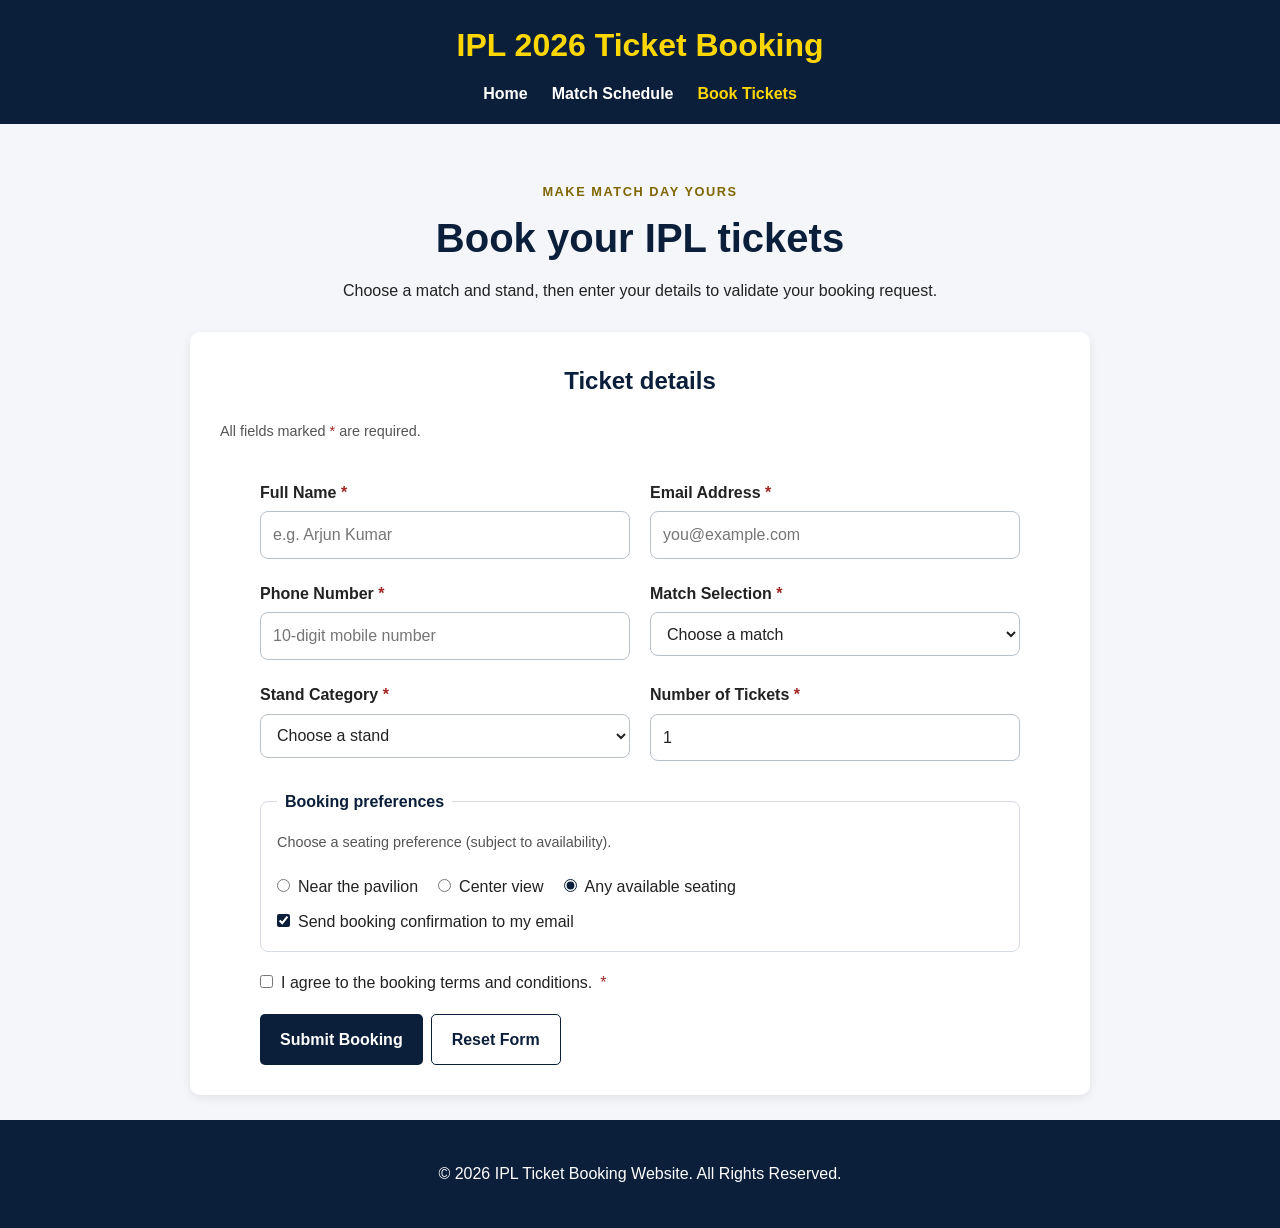
==== booking.html @ 306eda70 "Add validated IPL ticket booking form" ====
<!DOCTYPE html>
<html lang="en">
<head>
    <meta charset="UTF-8">
    <meta name="viewport" content="width=device-width, initial-scale=1.0">
    <meta name="description" content="Enter your details in the IPL 2026 ticket booking form.">
    <title>Book Tickets | IPL 2026 Ticket Booking</title>
    <link rel="stylesheet" href="style.css">
</head>
<body>
    <header>
        <h1>IPL 2026 Ticket Booking</h1>
        <nav class="site-nav" aria-label="Main navigation">
            <a href="index.html">Home</a>
            <a href="index.html#matches">Match Schedule</a>
            <a href="booking.html" aria-current="page">Book Tickets</a>
        </nav>
    </header>

    <main>
        <section class="booking-intro">
            <p class="eyebrow">Make match day yours</p>
            <h2>Book your IPL tickets</h2>
            <p>Choose a match and stand, then enter your details to validate your booking request.</p>
        </section>

        <section id="booking" class="booking-card" aria-labelledby="form-title">
            <h2 id="form-title">Ticket details</h2>
            <p class="form-note">All fields marked <span aria-hidden="true">*</span> are required.</p>

            <form id="booking-form">
                <div class="form-grid">
                    <div class="form-field">
                        <label for="full-name">Full Name <span aria-hidden="true">*</span></label>
                        <input
                            type="text"
                            id="full-name"
                            name="fullName"
                            minlength="3"
                            maxlength="50"
                            autocomplete="name"
                            placeholder="e.g. Arjun Kumar"
                            required>
                    </div>

                    <div class="form-field">
                        <label for="email">Email Address <span aria-hidden="true">*</span></label>
                        <input
                            type="email"
                            id="email"
                            name="email"
                            autocomplete="email"
                            placeholder="you@example.com"
                            required>
                    </div>

                    <div class="form-field">
                        <label for="phone">Phone Number <span aria-hidden="true">*</span></label>
                        <input
                            type="tel"
                            id="phone"
                            name="phone"
                            pattern="[6-9][0-9]{9}"
                            inputmode="numeric"
                            autocomplete="tel"
                            title="Enter a 10-digit Indian mobile number starting with 6, 7, 8, or 9."
                            placeholder="10-digit mobile number"
                            required>
                    </div>

                    <div class="form-field">
                        <label for="match">Match Selection <span aria-hidden="true">*</span></label>
                        <select id="match" name="match" required>
                            <option value="" selected disabled>Choose a match</option>
                            <option value="rcb-csk">RCB vs CSK — Bengaluru, 10 April</option>
                            <option value="mi-kkr">MI vs KKR — Mumbai, 12 April</option>
                            <option value="rr-srh">RR vs SRH — Jaipur, 14 April</option>
                            <option value="dc-pbks">DC vs PBKS — Delhi, 16 April</option>
                            <option value="gt-lsg">GT vs LSG — Ahmedabad, 18 April</option>
                        </select>
                    </div>

                    <div class="form-field">
                        <label for="stand">Stand Category <span aria-hidden="true">*</span></label>
                        <select id="stand" name="stand" required>
                            <option value="" selected disabled>Choose a stand</option>
                            <option value="general">General</option>
                            <option value="premium">Premium</option>
                            <option value="vip">VIP</option>
                        </select>
                    </div>

                    <div class="form-field">
                        <label for="quantity">Number of Tickets <span aria-hidden="true">*</span></label>
                        <input
                            type="number"
                            id="quantity"
                            name="quantity"
                            min="1"
                            max="10"
                            step="1"
                            value="1"
                            required>
                    </div>
                </div>

                <fieldset class="preferences">
                    <legend>Booking preferences</legend>
                    <p class="fieldset-hint">Choose a seating preference (subject to availability).</p>
                    <div class="choice-list">
                        <label><input type="radio" name="seating" value="near-pavilion"> Near the pavilion</label>
                        <label><input type="radio" name="seating" value="center-view"> Center view</label>
                        <label><input type="radio" name="seating" value="any" checked> Any available seating</label>
                    </div>
                    <label class="checkbox-choice">
                        <input type="checkbox" name="emailConfirmation" value="yes" checked>
                        Send booking confirmation to my email
                    </label>
                </fieldset>

                <label class="checkbox-choice terms-choice">
                    <input type="checkbox" name="terms" required>
                    I agree to the booking terms and conditions. <span aria-hidden="true">*</span>
                </label>

                <div class="form-actions">
                    <button type="submit">Submit Booking</button>
                    <button type="reset" class="secondary-button">Reset Form</button>
                </div>
            </form>

            <p id="form-message" class="form-message" role="status" aria-live="polite" hidden>
                Your details passed the form validation. This demo does not reserve tickets or process payment.
            </p>
        </section>
    </main>

    <footer>
        <p>&copy; 2026 IPL Ticket Booking Website. All Rights Reserved.</p>
    </footer>

    <script>
        const bookingForm = document.getElementById("booking-form");
        const formMessage = document.getElementById("form-message");

        bookingForm.addEventListener("submit", (event) => {
            event.preventDefault();
            formMessage.hidden = false;
        });

        bookingForm.addEventListener("reset", () => {
            formMessage.hidden = true;
        });
    </script>
</body>
</html>
---- style.css ----
:root {
    --primary: #0B1F3A;
    --accent: #FFD700;
    --background: #F4F6F9;
    --text: #222222;
}

* {
    box-sizing: border-box;
}

html {
    scroll-behavior: smooth;
    scroll-padding-top: 90px;
}

body {
    margin: 0;
    padding: 0;
    font-family: Arial, sans-serif;
    background-color: var(--background);
    color: var(--text);
    line-height: 1.6;
}

section {
    max-width: 900px;
    padding: 30px;
    margin: 25px auto;
}

header {
    background-color: var(--primary);
    color: white;
    padding: 15px;
    text-align: center;
    position: sticky;
    top: 0;
    z-index: 1000;
}

header h1 {
    margin: 5px;
    color: var(--accent);
}

nav ul {
    list-style: none;
    padding: 0;
    margin: 10px 0;
}

nav li {
    display: inline-block;
    margin: 0 15px;
}

nav ul li a {
    color: white;
    text-decoration: none;
    font-weight: lighter;
}

nav ul li a:hover {
    color: var(--accent);
}

#home {
    max-width: 100%;
    min-height: 300px;
    background-color: cornsilk;
    text-align: center;
    padding: 80px 20px;
}

#home h2 {
    font-size: 35px;
}

#home a {
    display: inline-block;
    background-color: var(--accent);
    color: var(--primary);
    padding: 12px 25px;
    margin: 20px 10px;
    border-radius: 9px;
    text-decoration: none;
    font-weight: bold;
}

#home a:hover {
    background-color: white;
}

h2 {
    color: var(--primary);
    text-align: center;
}

#about {
    background-color: white;
    border-radius: 10px;
    box-shadow: 0 3px 10px rgba(0, 0, 0, 0.08);
}

#about h3 {
    color: var(--primary);
}

table {
    width: 100%;
    border-collapse: collapse;
    background-color: white;
    margin: 20px auto;
}

th {
    background-color: var(--primary);
    color: white;
    padding: 12px;
}

td {
    padding: 12px;
    text-align: center;
}

th, td {
    border: 1px solid #dddddd;
}

tr:hover {
    background-color: #FFF5CC;
}

select, input {
    padding: 10px;
    margin: 8px 0;
    border: 1px solid #cccccc;
    border-radius: 8px;
}

select {
    cursor: pointer;
}

#booking {
    background-color: white;
    border-radius: 10px;
    box-shadow: 0 3px 10px rgba(0, 0, 0, 0.08);
}

form {
    max-width: 500px;
    margin: auto;
    padding: 20px;
}

form label {
    font-weight: bold;
    display: inline-block;
    margin-top: 10px;
}

form input, form select {
    width: 100%;
}

button {
    background-color: var(--primary);
    color: white;
    padding: 12px 20px;
    border: none;
    border-radius: 5px;
    cursor: pointer;
    margin: 8px 5px;
}

button:hover {
    background: #174A7E;
}

aside {
    max-width: 500px;
    margin: 25px auto;
    padding: 20px;
    background-color: white;
    border-left: 5px solid var(--accent);
    border-radius: 8px;
    box-shadow: 0 3px 10px rgba(0, 0, 0, 0.08);
}

#my-bookings {
    background-color: white;
    border-radius: 10px;
    box-shadow: 0 3px 10px rgba(0, 0, 0, 0.08);
}

#guidelines article {
    background-color: white;
    padding: 20px;
    margin: 15px 0;
    border-radius: 8px;
    box-shadow: 0 3px 10px rgba(0, 0, 0, 0.08);
}

#guidelines article h3 {
    color: var(--primary);
}

footer {
    background-color: var(--primary);
    color: white;
    padding: 25px;
    text-align: center;
}

footer h3 {
    color: var(--accent);
}

footer a {
    color: var(--accent);
    text-decoration: none;
}

footer a:hover {
    color: white;
}

.site-nav {
    display: flex;
    justify-content: center;
    flex-wrap: wrap;
    gap: 10px 24px;
    margin: 10px 0 2px;
}

.site-nav a {
    color: white;
    text-decoration: none;
    font-weight: bold;
}

.site-nav a:hover,
.site-nav a[aria-current="page"] {
    color: var(--accent);
}

.booking-intro {
    max-width: 900px;
    padding: 38px 24px 12px;
    margin: 20px auto 0;
    text-align: center;
}

.booking-intro h2 {
    margin: 4px 0 8px;
    font-size: clamp(1.8rem, 4vw, 2.5rem);
}

.booking-intro p {
    margin: 0;
}

.booking-intro .eyebrow {
    color: #806600;
    font-size: 0.8rem;
    font-weight: bold;
    letter-spacing: 0.12em;
    text-transform: uppercase;
}

.booking-card {
    margin-top: 16px;
}

.booking-card h2 {
    margin-top: 0;
}

.form-note,
.fieldset-hint {
    color: #555;
    font-size: 0.9rem;
}

.form-note span,
.form-field label span,
.terms-choice > span {
    color: #a32626;
}

.booking-card form {
    max-width: 760px;
    padding: 12px 0 0;
}

.form-grid {
    display: grid;
    grid-template-columns: repeat(2, minmax(0, 1fr));
    gap: 6px 20px;
}

.form-field label {
    display: block;
    margin-top: 10px;
}

.form-field input,
.form-field select {
    width: 100%;
    min-height: 44px;
    padding: 10px 12px;
    margin: 6px 0;
    border: 1px solid #b8c0ca;
    border-radius: 8px;
    background-color: white;
    color: var(--text);
    font: inherit;
}

.form-field input:focus,
.form-field select:focus,
.choice-list input:focus-visible,
.checkbox-choice input:focus-visible {
    outline: 3px solid rgba(255, 215, 0, 0.65);
    outline-offset: 2px;
}

.preferences {
    margin: 22px 0 16px;
    padding: 16px;
    border: 1px solid #d6dbe2;
    border-radius: 8px;
}

.preferences legend {
    padding: 0 8px;
    color: var(--primary);
    font-weight: bold;
}

.fieldset-hint {
    margin: 0 0 10px;
}

.choice-list {
    display: flex;
    flex-wrap: wrap;
    gap: 10px 20px;
}

.choice-list label,
.checkbox-choice {
    display: flex;
    align-items: flex-start;
    gap: 8px;
    font-weight: normal;
}

.choice-list input,
.checkbox-choice input {
    width: auto;
    margin: 5px 0 0;
    accent-color: var(--primary);
}

.terms-choice {
    margin-top: 18px;
}

.form-actions {
    display: flex;
    flex-wrap: wrap;
    gap: 8px;
    margin-top: 18px;
}

.form-actions button {
    margin: 0;
    font: inherit;
    font-weight: bold;
}

.form-actions .secondary-button {
    border: 1px solid var(--primary);
    background-color: white;
    color: var(--primary);
}

.form-actions .secondary-button:hover {
    background-color: #e9edf2;
}

.form-message {
    max-width: 760px;
    margin: 18px auto 0;
    padding: 14px 16px;
    border-left: 5px solid #31834a;
    border-radius: 6px;
    background-color: #edf8ef;
}

@media (max-width: 600px) {
    .booking-intro {
        padding: 30px 20px 8px;
    }

    .form-grid {
        grid-template-columns: 1fr;
        gap: 0;
    }

    .preferences {
        padding: 12px;
    }

    .choice-list {
        flex-direction: column;
        gap: 8px;
    }

    .form-actions {
        flex-direction: column;
    }

    .form-actions button {
        width: 100%;
    }
}
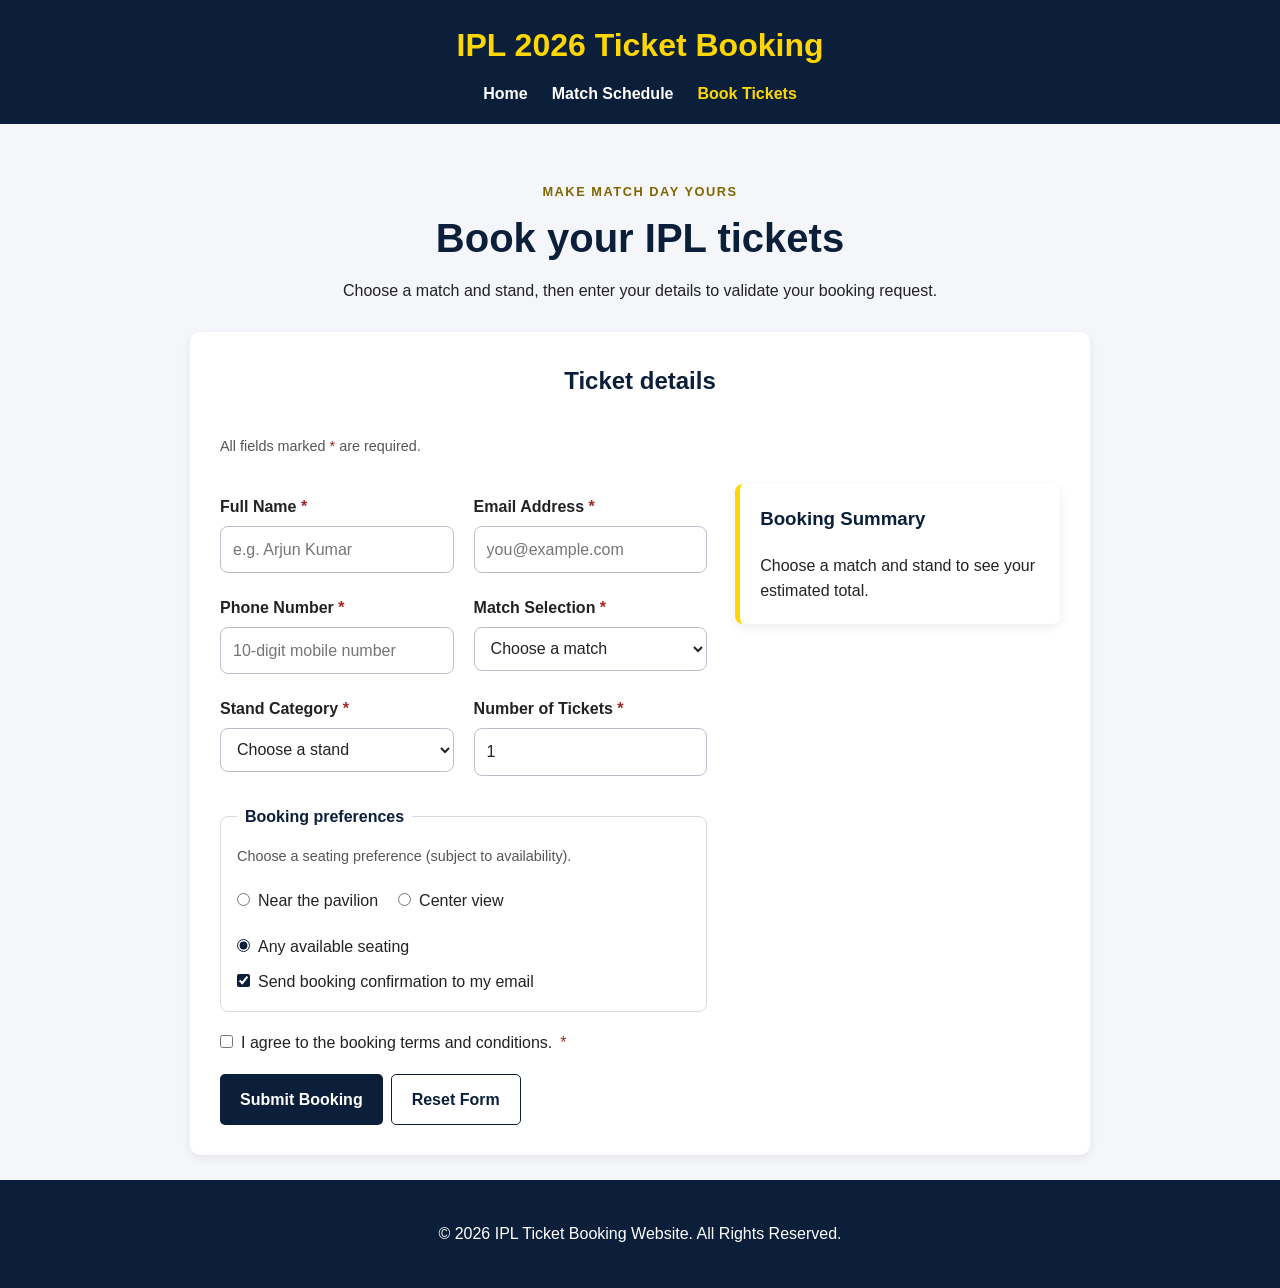
==== commit 85ff983a: "Add dynamic booking summary" ====
--- a/booking.html
+++ b/booking.html
@@ -6,6 +6,7 @@
     <meta name="description" content="Enter your details in the IPL 2026 ticket booking form.">
     <title>Book Tickets | IPL 2026 Ticket Booking</title>
     <link rel="stylesheet" href="style.css">
+    <script src="app.js" defer></script>
 </head>
 <body>
     <header>
@@ -129,6 +130,33 @@
                 </div>
             </form>
 
+            <aside class="booking-summary" aria-labelledby="summary-title" aria-live="polite">
+                <h3 id="summary-title">Booking Summary</h3>
+                <p id="summary-message">Choose a match and stand to see your estimated total.</p>
+                <dl id="summary-details" class="summary-details" hidden>
+                    <div>
+                        <dt>Selected Match</dt>
+                        <dd id="summary-match">—</dd>
+                    </div>
+                    <div>
+                        <dt>Stand Category</dt>
+                        <dd id="summary-stand">—</dd>
+                    </div>
+                    <div>
+                        <dt>Number of Tickets</dt>
+                        <dd id="summary-quantity">—</dd>
+                    </div>
+                    <div>
+                        <dt>Price Per Ticket</dt>
+                        <dd id="summary-unit-price">—</dd>
+                    </div>
+                </dl>
+                <p id="summary-total-row" class="summary-total" hidden>
+                    <span>Total Price</span>
+                    <strong id="summary-total">—</strong>
+                </p>
+            </aside>
+
             <p id="form-message" class="form-message" role="status" aria-live="polite" hidden>
                 Your details passed the form validation. This demo does not reserve tickets or process payment.
             </p>
@@ -139,18 +167,5 @@
         <p>&copy; 2026 IPL Ticket Booking Website. All Rights Reserved.</p>
     </footer>
 
-    <script>
-        const bookingForm = document.getElementById("booking-form");
-        const formMessage = document.getElementById("form-message");
-
-        bookingForm.addEventListener("submit", (event) => {
-            event.preventDefault();
-            formMessage.hidden = false;
-        });
-
-        bookingForm.addEventListener("reset", () => {
-            formMessage.hidden = true;
-        });
-    </script>
 </body>
 </html>
--- a/style.css
+++ b/style.css
@@ -77,7 +77,8 @@
     font-size: 35px;
 }
 
-#home a {
+#home a,
+#book-ticket a {
     display: inline-block;
     background-color: var(--accent);
     color: var(--primary);
@@ -88,7 +89,8 @@
     font-weight: bold;
 }
 
-#home a:hover {
+#home a:hover,
+#book-ticket a:hover {
     background-color: white;
 }
 
@@ -131,6 +133,25 @@
 
 tr:hover {
     background-color: #FFF5CC;
+}
+
+.match-book-button {
+    display: inline-block;
+    padding: 7px 14px;
+    border-radius: 6px;
+    background-color: var(--primary);
+    color: white;
+    font-weight: bold;
+    text-decoration: none;
+}
+
+.match-book-button:hover {
+    background-color: #174A7E;
+}
+
+.match-book-button:focus-visible {
+    outline: 3px solid var(--accent);
+    outline-offset: 2px;
 }
 
 select, input {
@@ -150,6 +171,24 @@
     box-shadow: 0 3px 10px rgba(0, 0, 0, 0.08);
 }
 
+#booking.booking-card {
+    display: grid;
+    grid-template-columns: minmax(0, 1.5fr) minmax(250px, 1fr);
+    gap: 0 28px;
+}
+
+#booking > h2,
+#booking > .form-note,
+#booking > .form-message {
+    grid-column: 1 / -1;
+}
+
+#booking > form {
+    grid-column: 1;
+    grid-row: 3;
+    margin: 0;
+}
+
 form {
     max-width: 500px;
     margin: auto;
@@ -292,8 +331,67 @@
 }
 
 .booking-card form {
-    max-width: 760px;
+    max-width: none;
     padding: 12px 0 0;
+}
+
+.booking-summary {
+    grid-column: 2;
+    grid-row: 3;
+    align-self: start;
+    width: 100%;
+    max-width: none;
+    margin: 12px 0 0;
+}
+
+.booking-summary h3 {
+    margin-top: 0;
+    color: var(--primary);
+}
+
+.booking-summary p {
+    margin-bottom: 0;
+}
+
+.summary-details {
+    margin: 0;
+}
+
+.summary-details > div {
+    display: flex;
+    justify-content: space-between;
+    gap: 12px;
+    padding: 10px 0;
+    border-bottom: 1px solid #e3e7ed;
+}
+
+.summary-details dt {
+    color: #555;
+    font-weight: bold;
+}
+
+.summary-details dd {
+    margin: 0;
+    text-align: right;
+}
+
+.summary-total {
+    display: flex;
+    justify-content: space-between;
+    align-items: baseline;
+    gap: 12px;
+    margin-top: 16px;
+    color: var(--primary);
+    font-weight: bold;
+}
+
+.summary-total[hidden] {
+    display: none;
+}
+
+.summary-total strong {
+    color: #806600;
+    font-size: 1.4rem;
 }
 
 .form-grid {
@@ -402,7 +500,54 @@
     background-color: #edf8ef;
 }
 
+.toast-container {
+    position: fixed;
+    z-index: 2000;
+    right: 16px;
+    bottom: 16px;
+    left: 16px;
+    display: flex;
+    justify-content: center;
+    pointer-events: none;
+}
+
+.toast {
+    width: max-content;
+    max-width: 100%;
+    padding: 13px 18px;
+    border-left: 5px solid var(--accent);
+    border-radius: 8px;
+    background-color: var(--primary);
+    box-shadow: 0 4px 16px rgba(0, 0, 0, 0.2);
+    color: white;
+    font-weight: bold;
+}
+
+.toast--success {
+    border-left-color: #31834a;
+    background-color: #edf8ef;
+    color: #155724;
+}
+
+.toast--error {
+    border-left-color: #b42318;
+    background-color: #fcebea;
+    color: #842029;
+}
+
 @media (max-width: 600px) {
+    #booking.booking-card {
+        display: block;
+    }
+
+    #booking > form {
+        margin: auto;
+    }
+
+    .booking-summary {
+        margin: 24px 0 0;
+    }
+
     .booking-intro {
         padding: 30px 20px 8px;
     }
@@ -428,4 +573,15 @@
     .form-actions button {
         width: 100%;
     }
-}
+
+    .toast-container {
+        right: 12px;
+        bottom: 12px;
+        left: 12px;
+    }
+
+    .toast {
+        width: 100%;
+        text-align: center;
+    }
+}
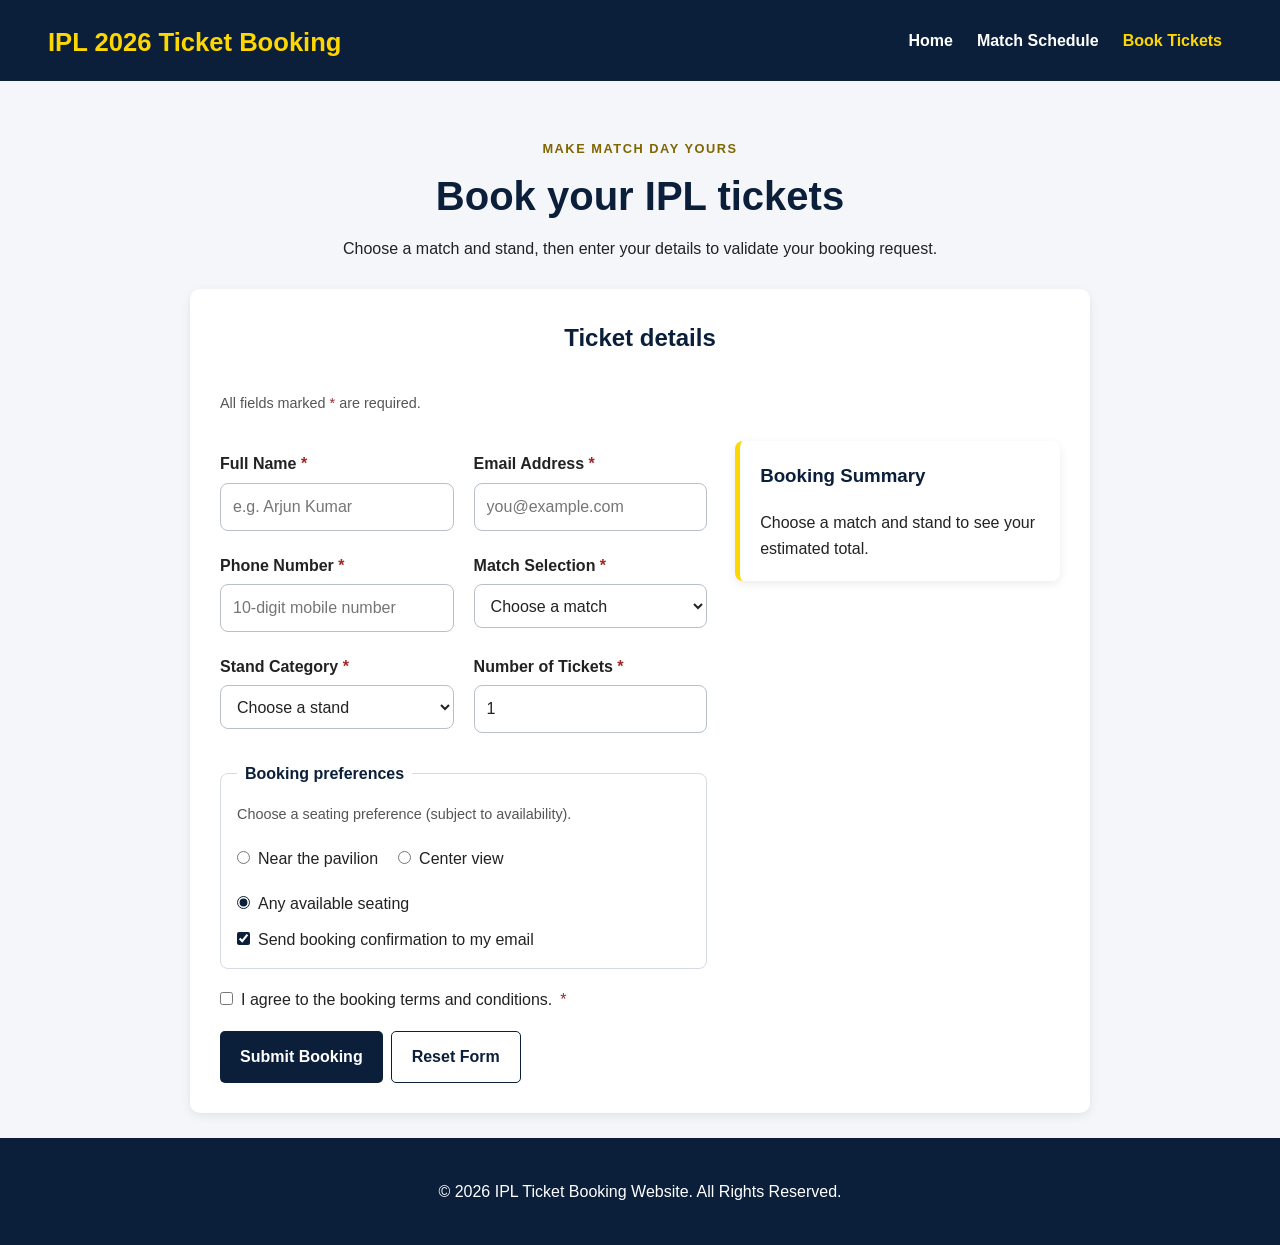
==== commit a39be814: "Add responsive IPL match schedule layout" ====
--- a/booking.html
+++ b/booking.html
@@ -9,9 +9,21 @@
     <script src="app.js" defer></script>
 </head>
 <body>
-    <header>
-        <h1>IPL 2026 Ticket Booking</h1>
-        <nav class="site-nav" aria-label="Main navigation">
+    <header class="site-header">
+        <h1><a class="site-brand" href="index.html">IPL 2026 Ticket Booking</a></h1>
+        <button
+            class="menu-toggle"
+            type="button"
+            aria-label="Open navigation menu"
+            aria-expanded="false"
+            aria-controls="site-navigation">
+            <span class="menu-icon" aria-hidden="true">
+                <span></span>
+                <span></span>
+                <span></span>
+            </span>
+        </button>
+        <nav id="site-navigation" class="site-nav" aria-label="Main navigation">
             <a href="index.html">Home</a>
             <a href="index.html#matches">Match Schedule</a>
             <a href="booking.html" aria-current="page">Book Tickets</a>
--- a/style.css
+++ b/style.css
@@ -30,39 +30,79 @@
 }
 
 header {
+    display: flex;
+    align-items: center;
+    justify-content: space-between;
+    gap: 24px;
     background-color: var(--primary);
     color: white;
-    padding: 15px;
-    text-align: center;
+    padding: 15px clamp(20px, 4vw, 48px);
+    text-align: left;
     position: sticky;
     top: 0;
     z-index: 1000;
 }
 
 header h1 {
-    margin: 5px;
+    margin: 0;
+}
+
+.site-brand {
     color: var(--accent);
-}
-
-nav ul {
-    list-style: none;
-    padding: 0;
-    margin: 10px 0;
-}
-
-nav li {
-    display: inline-block;
-    margin: 0 15px;
-}
-
-nav ul li a {
-    color: white;
+    font-size: clamp(1.2rem, 2vw, 1.65rem);
+    font-weight: bold;
     text-decoration: none;
-    font-weight: lighter;
-}
-
-nav ul li a:hover {
-    color: var(--accent);
+    white-space: nowrap;
+}
+
+.site-brand:focus-visible,
+.site-nav a:focus-visible {
+    outline: 3px solid var(--accent);
+    outline-offset: 4px;
+}
+
+.menu-toggle {
+    display: none;
+    align-items: center;
+    justify-content: center;
+    width: 44px;
+    height: 44px;
+    padding: 10px;
+    border: 0;
+    border-radius: 6px;
+    background-color: var(--accent);
+    color: var(--primary);
+    cursor: pointer;
+}
+
+.menu-toggle:focus-visible {
+    outline: 3px solid white;
+    outline-offset: 3px;
+}
+
+.menu-icon {
+    display: grid;
+    gap: 5px;
+}
+
+.menu-icon span {
+    width: 22px;
+    height: 2px;
+    border-radius: 2px;
+    background-color: var(--primary);
+    transition: transform 160ms ease, opacity 160ms ease;
+}
+
+.menu-toggle.is-open .menu-icon span:first-child {
+    transform: translateY(7px) rotate(45deg);
+}
+
+.menu-toggle.is-open .menu-icon span:nth-child(2) {
+    opacity: 0;
+}
+
+.menu-toggle.is-open .menu-icon span:last-child {
+    transform: translateY(-7px) rotate(-45deg);
 }
 
 #home {
@@ -137,7 +177,8 @@
 
 .match-book-button {
     display: inline-block;
-    padding: 7px 14px;
+    min-height: 44px;
+    padding: 9px 16px;
     border-radius: 6px;
     background-color: var(--primary);
     color: white;
@@ -152,6 +193,186 @@
 .match-book-button:focus-visible {
     outline: 3px solid var(--accent);
     outline-offset: 2px;
+}
+
+.match-controls {
+    display: flex;
+    align-items: end;
+    justify-content: space-between;
+    flex-wrap: wrap;
+    gap: 16px;
+    margin: 20px 0 8px;
+}
+
+.team-filter {
+    display: grid;
+    gap: 5px;
+    min-width: min(100%, 260px);
+}
+
+.team-filter label {
+    color: var(--primary);
+    font-weight: bold;
+}
+
+.team-filter select {
+    min-height: 44px;
+    margin: 0;
+    font: inherit;
+}
+
+.view-controls {
+    display: flex;
+    flex-wrap: wrap;
+    gap: 8px;
+}
+
+.view-toggle {
+    min-height: 44px;
+    margin: 0;
+    border: 1px solid var(--primary);
+    background-color: white;
+    color: var(--primary);
+    font: inherit;
+    font-weight: bold;
+}
+
+.view-toggle.is-active {
+    background-color: var(--primary);
+    color: white;
+}
+
+.view-toggle:focus-visible {
+    outline: 3px solid var(--accent);
+    outline-offset: 2px;
+}
+
+.match-count {
+    margin: 8px 0 14px;
+    color: #555;
+    font-size: 0.9rem;
+}
+
+.match-grid {
+    display: grid;
+    grid-template-columns: minmax(0, 1fr);
+    gap: 18px;
+}
+
+.match-card {
+    min-width: 0;
+    padding: 20px;
+    border-radius: 10px;
+    background-color: white;
+    box-shadow: 0 3px 10px rgba(0, 0, 0, 0.08);
+}
+
+.match-main {
+    margin-bottom: 12px;
+}
+
+.match-number {
+    color: #806600;
+    font-size: 0.8rem;
+    font-weight: bold;
+    letter-spacing: 0.08em;
+    text-transform: uppercase;
+}
+
+.match-card h3 {
+    margin: 4px 0 0;
+    color: var(--primary);
+    font-size: 1.2rem;
+}
+
+.match-details {
+    display: grid;
+    gap: 8px;
+    margin: 0 0 14px;
+}
+
+.match-details > div {
+    display: grid;
+    grid-template-columns: 90px minmax(0, 1fr);
+    gap: 8px;
+}
+
+.match-details dt {
+    color: #555;
+    font-weight: bold;
+}
+
+.match-details dd {
+    margin: 0;
+    text-align: right;
+    overflow-wrap: anywhere;
+}
+
+.match-pricing h4 {
+    margin: 0 0 8px;
+    color: var(--primary);
+}
+
+.match-pricing ul {
+    display: grid;
+    grid-template-columns: repeat(3, minmax(0, 1fr));
+    gap: 8px;
+    margin: 0 0 16px;
+    padding: 0;
+    list-style: none;
+}
+
+.match-pricing li {
+    display: flex;
+    flex-direction: column;
+    gap: 2px;
+    min-width: 0;
+    padding: 8px 6px;
+    border-radius: 6px;
+    background-color: #f4f6f9;
+    font-size: 0.85rem;
+    text-align: center;
+}
+
+.match-pricing li strong {
+    color: var(--primary);
+}
+
+.match-grid.is-list {
+    grid-template-columns: minmax(0, 1fr);
+}
+
+.match-grid.is-list .match-card {
+    display: grid;
+    grid-template-columns: minmax(130px, 1fr) minmax(180px, 1.2fr) minmax(230px, 1.5fr) auto;
+    align-items: center;
+    gap: 16px 20px;
+}
+
+.match-grid.is-list .match-main,
+.match-grid.is-list .match-details,
+.match-grid.is-list .match-pricing {
+    margin: 0;
+}
+
+.match-grid.is-list .match-pricing ul {
+    margin-bottom: 0;
+}
+
+.match-grid.is-list .match-book-button {
+    justify-self: end;
+}
+
+.match-grid.is-list .match-card[hidden] {
+    display: none;
+}
+
+.match-empty {
+    padding: 20px;
+    border-radius: 8px;
+    background-color: white;
+    color: #555;
+    text-align: center;
 }
 
 select, input {
@@ -235,12 +456,23 @@
     box-shadow: 0 3px 10px rgba(0, 0, 0, 0.08);
 }
 
+#guidelines .guidelines-grid {
+    display: grid;
+    grid-template-columns: repeat(3, minmax(0, 1fr));
+    gap: 18px;
+}
+
 #guidelines article {
     background-color: white;
     padding: 20px;
     margin: 15px 0;
     border-radius: 8px;
     box-shadow: 0 3px 10px rgba(0, 0, 0, 0.08);
+}
+
+#guidelines .guidelines-grid article {
+    height: 100%;
+    margin: 0;
 }
 
 #guidelines article h3 {
@@ -269,13 +501,16 @@
 
 .site-nav {
     display: flex;
-    justify-content: center;
+    align-items: center;
+    justify-content: flex-end;
     flex-wrap: wrap;
-    gap: 10px 24px;
-    margin: 10px 0 2px;
+    gap: 4px;
+    margin: 0;
 }
 
 .site-nav a {
+    padding: 8px 10px;
+    border-radius: 6px;
     color: white;
     text-decoration: none;
     font-weight: bold;
@@ -284,6 +519,10 @@
 .site-nav a:hover,
 .site-nav a[aria-current="page"] {
     color: var(--accent);
+}
+
+.site-nav a:hover {
+    background-color: rgba(255, 255, 255, 0.08);
 }
 
 .booking-intro {
@@ -535,7 +774,124 @@
     color: #842029;
 }
 
-@media (max-width: 600px) {
+@media (min-width: 1024px) {
+    .match-grid:not(.is-list) {
+        grid-template-columns: repeat(3, minmax(0, 1fr));
+    }
+
+    #guidelines .guidelines-grid {
+        grid-template-columns: repeat(3, minmax(0, 1fr));
+    }
+}
+
+@media (min-width: 768px) and (max-width: 1023.98px) {
+    .site-header {
+        padding-right: 24px;
+        padding-left: 24px;
+    }
+
+    .match-grid:not(.is-list) {
+        grid-template-columns: repeat(2, minmax(0, 1fr));
+    }
+
+    .match-grid.is-list .match-card {
+        grid-template-columns: repeat(2, minmax(0, 1fr));
+    }
+
+    #guidelines .guidelines-grid {
+        grid-template-columns: repeat(2, minmax(0, 1fr));
+    }
+}
+
+@media (max-width: 767.98px) {
+    .site-header {
+        flex-wrap: wrap;
+        gap: 8px 12px;
+        padding: 12px 16px;
+    }
+
+    .site-brand {
+        font-size: 1.2rem;
+    }
+
+    .site-header h1 {
+        flex: 1;
+        min-width: 0;
+    }
+
+    .menu-toggle {
+        display: inline-flex;
+        flex: 0 0 44px;
+    }
+
+    .site-nav {
+        display: none;
+        flex-basis: 100%;
+        flex-direction: column;
+        align-items: stretch;
+        gap: 2px;
+        padding-top: 8px;
+    }
+
+    .site-nav.is-open {
+        display: flex;
+    }
+
+    .site-nav a {
+        min-height: 44px;
+        padding: 10px 12px;
+    }
+
+    section {
+        padding: 22px;
+    }
+
+    #home {
+        padding: 56px 20px;
+    }
+
+    #home h2 {
+        font-size: clamp(1.7rem, 8vw, 2.2rem);
+    }
+
+    .match-grid,
+    .match-grid:not(.is-list) {
+        grid-template-columns: minmax(0, 1fr);
+    }
+
+    .match-grid.is-list .match-card {
+        grid-template-columns: minmax(0, 1fr);
+    }
+
+    .match-grid.is-list .match-book-button {
+        justify-self: start;
+    }
+
+    .match-controls {
+        align-items: stretch;
+        flex-direction: column;
+    }
+
+    .team-filter {
+        width: 100%;
+    }
+
+    .team-filter select {
+        width: 100%;
+    }
+
+    .view-controls {
+        width: 100%;
+    }
+
+    .view-controls button {
+        flex: 1;
+    }
+
+    #guidelines .guidelines-grid {
+        grid-template-columns: minmax(0, 1fr);
+    }
+
     #booking.booking-card {
         display: block;
     }
